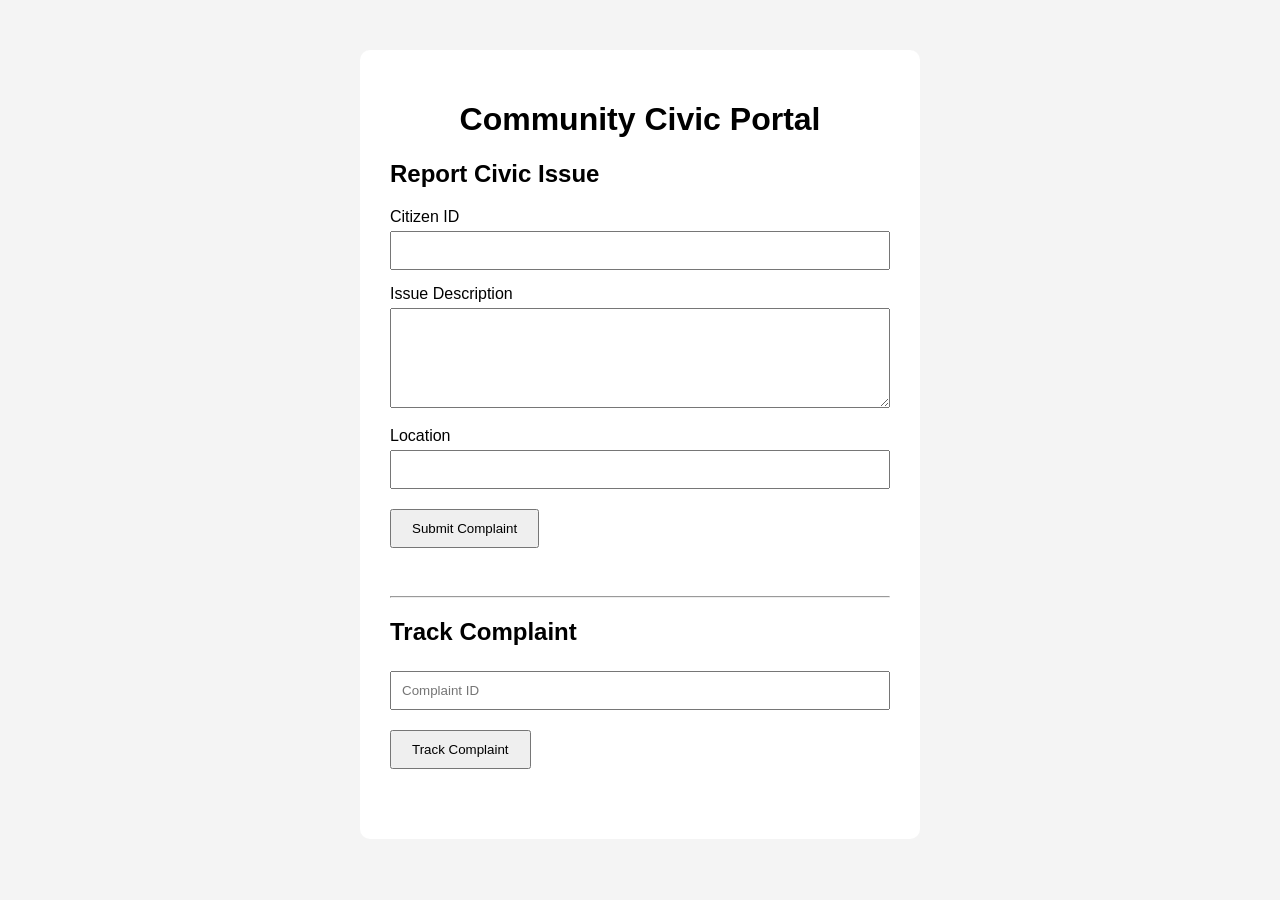
==== complaint-service/frontend/index.html @ 8d67ebdd "Add complaint service" ====
<!DOCTYPE html>
<html>

<head>
    <title>Complaint Service</title>
    <link rel="stylesheet" href="style.css">
</head>

<body>

    <div class="container">

        <h1>Community Civic Portal</h1>

        <h2>Report Civic Issue</h2>

        <form id="complaintForm">

            <label>Citizen ID</label>
            <input type="number" id="citizenId" required>

            <label>Issue Description</label>
            <textarea id="description" required></textarea>

            <label>Location</label>
            <input type="text" id="location" required>

            <button type="submit">Submit Complaint</button>

        </form>

        <div id="result"></div>

        <hr>

        <h2>Track Complaint</h2>

        <input type="number" id="searchComplaintId" placeholder="Complaint ID">

        <button onclick="findComplaint()">Track Complaint</button>

        <div id="complaintDetails"></div>

    </div>

    <script src="script.js"></script>

</body>

</html>
---- complaint-service/frontend/style.css ----
body {
    font-family: Arial, sans-serif;
    background: #f4f4f4;
}

.container {
    width: 500px;
    margin: 50px auto;
    background: white;
    padding: 30px;
    border-radius: 10px;
}

h1 {
    text-align: center;
}

label {
    display: block;
    margin-top: 15px;
}

input, textarea {
    width: 100%;
    padding: 10px;
    margin-top: 5px;
    box-sizing: border-box;
}

textarea {
    height: 100px;
}

button {
    margin-top: 20px;
    padding: 10px 20px;
}

#result, #complaintDetails {
    margin-top: 20px;
    padding: 10px;
}
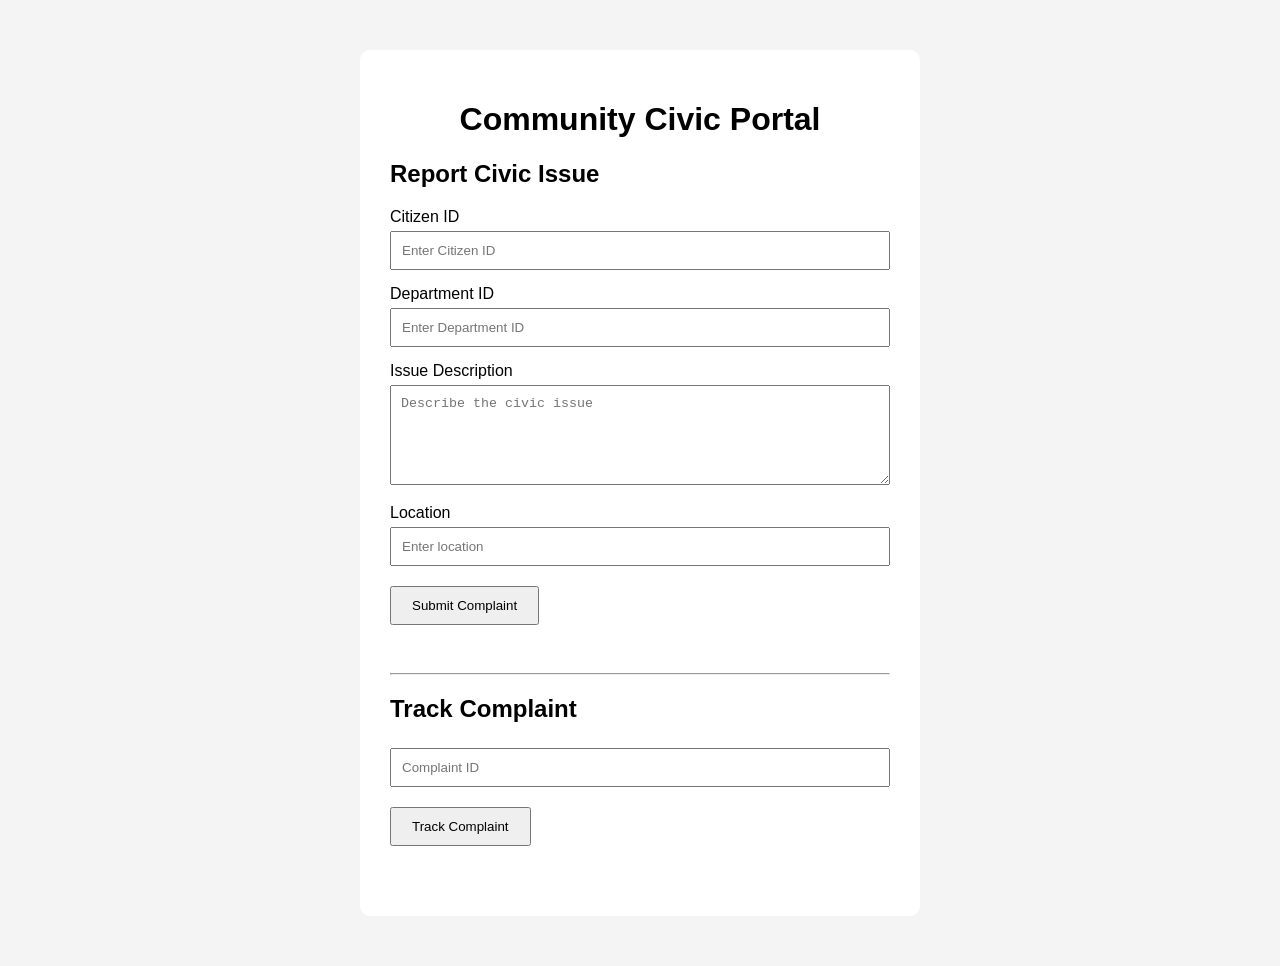
==== commit fcca04c4: "Update Complaint Service frontend for departments" ====
--- a/complaint-service/frontend/index.html
+++ b/complaint-service/frontend/index.html
@@ -17,13 +17,35 @@
         <form id="complaintForm">
 
             <label>Citizen ID</label>
-            <input type="number" id="citizenId" required>
+            <input
+                type="number"
+                id="citizenId"
+                placeholder="Enter Citizen ID"
+                required
+            >
+
+            <label>Department ID</label>
+            <input
+                type="number"
+                id="departmentId"
+                placeholder="Enter Department ID"
+                required
+            >
 
             <label>Issue Description</label>
-            <textarea id="description" required></textarea>
+            <textarea
+                id="description"
+                placeholder="Describe the civic issue"
+                required
+            ></textarea>
 
             <label>Location</label>
-            <input type="text" id="location" required>
+            <input
+                type="text"
+                id="location"
+                placeholder="Enter location"
+                required
+            >
 
             <button type="submit">Submit Complaint</button>
 
@@ -35,9 +57,15 @@
 
         <h2>Track Complaint</h2>
 
-        <input type="number" id="searchComplaintId" placeholder="Complaint ID">
+        <input
+            type="number"
+            id="searchComplaintId"
+            placeholder="Complaint ID"
+        >
 
-        <button onclick="findComplaint()">Track Complaint</button>
+        <button onclick="findComplaint()">
+            Track Complaint
+        </button>
 
         <div id="complaintDetails"></div>
 
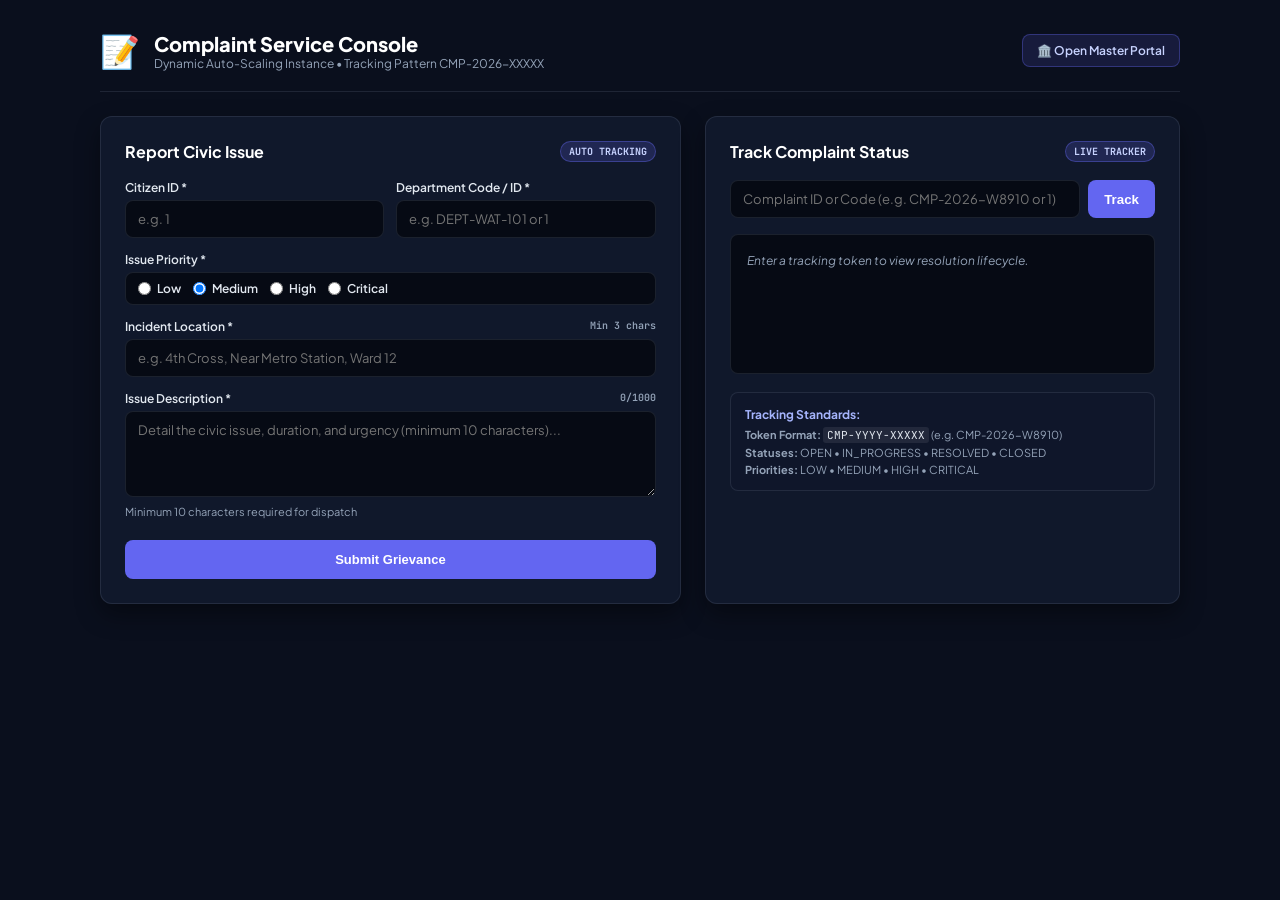
==== commit d8523fbd: "feat: add strict pattern matching, Citizen/Dept ID architectures, and production-grade portal UI" ====
--- a/complaint-service/frontend/index.html
+++ b/complaint-service/frontend/index.html
@@ -1,78 +1,102 @@
 <!DOCTYPE html>
-<html>
-
+<html lang="en">
 <head>
-    <title>Complaint Service</title>
+    <meta charset="UTF-8">
+    <meta name="viewport" content="width=device-width, initial-scale=1.0">
+    <title>Complaint Service | Municipal Grievance Center</title>
+    <link rel="preconnect" href="https://fonts.googleapis.com">
+    <link rel="preconnect" href="https://fonts.gstatic.com" crossorigin>
+    <link href="https://fonts.googleapis.com/css2?family=JetBrains+Mono:wght@400;600;700&family=Plus+Jakarta+Sans:wght@400;500;600;700;800&display=swap" rel="stylesheet">
     <link rel="stylesheet" href="style.css">
 </head>
+<body>
+    <div class="container">
+        <header class="service-header">
+            <div class="brand">
+                <span class="emblem">📝</span>
+                <div>
+                    <h1>Complaint Service Console</h1>
+                    <p class="subtitle">Dynamic Auto-Scaling Instance &bull; Tracking Pattern CMP-2026-XXXXX</p>
+                </div>
+            </div>
+            <a href="http://127.0.0.1:5000/portal#complaints" class="portal-link-btn">🏛️ Open Master Portal</a>
+        </header>
 
-<body>
+        <div class="grid-layout">
+            <!-- Submit Complaint -->
+            <section class="card">
+                <div class="card-title-row">
+                    <h2>Report Civic Issue</h2>
+                    <span class="badge">AUTO TRACKING</span>
+                </div>
 
-    <div class="container">
+                <form id="complaintForm" onsubmit="handleSubmit(event)" novalidate>
+                    <div class="form-row">
+                        <div class="form-group">
+                            <label>Citizen ID *</label>
+                            <input type="number" id="citizenId" placeholder="e.g. 1" required>
+                        </div>
+                        <div class="form-group">
+                            <label>Department Code / ID *</label>
+                            <input type="text" id="departmentId" placeholder="e.g. DEPT-WAT-101 or 1" required>
+                        </div>
+                    </div>
 
-        <h1>Community Civic Portal</h1>
+                    <div class="form-group">
+                        <label>Issue Priority *</label>
+                        <div class="priority-group">
+                            <label><input type="radio" name="priority" value="LOW"> Low</label>
+                            <label><input type="radio" name="priority" value="MEDIUM" checked> Medium</label>
+                            <label><input type="radio" name="priority" value="HIGH"> High</label>
+                            <label><input type="radio" name="priority" value="CRITICAL"> Critical</label>
+                        </div>
+                    </div>
 
-        <h2>Report Civic Issue</h2>
+                    <div class="form-group">
+                        <label>Incident Location * <span class="pattern-info">Min 3 chars</span></label>
+                        <input type="text" id="location" placeholder="e.g. 4th Cross, Near Metro Station, Ward 12" required>
+                    </div>
 
-        <form id="complaintForm">
+                    <div class="form-group">
+                        <label>Issue Description * <span class="pattern-info" id="descCounter">0/1000</span></label>
+                        <textarea id="description" rows="4" placeholder="Detail the civic issue, duration, and urgency (minimum 10 characters)..." required oninput="document.getElementById('descCounter').innerText = this.value.length + '/1000'"></textarea>
+                        <div class="hint">Minimum 10 characters required for dispatch</div>
+                    </div>
 
-            <label>Citizen ID</label>
-            <input
-                type="number"
-                id="citizenId"
-                placeholder="Enter Citizen ID"
-                required
-            >
+                    <button type="submit" class="submit-btn" id="btnSubmit">Submit Grievance</button>
+                </form>
 
-            <label>Department ID</label>
-            <input
-                type="number"
-                id="departmentId"
-                placeholder="Enter Department ID"
-                required
-            >
+                <div id="result" class="result-box" style="display:none;"></div>
+            </section>
 
-            <label>Issue Description</label>
-            <textarea
-                id="description"
-                placeholder="Describe the civic issue"
-                required
-            ></textarea>
+            <!-- Track Complaint -->
+            <section class="card">
+                <div class="card-title-row">
+                    <h2>Track Complaint Status</h2>
+                    <span class="badge">LIVE TRACKER</span>
+                </div>
 
-            <label>Location</label>
-            <input
-                type="text"
-                id="location"
-                placeholder="Enter location"
-                required
-            >
+                <div class="search-box">
+                    <input type="text" id="searchComplaintId" placeholder="Complaint ID or Code (e.g. CMP-2026-W8910 or 1)">
+                    <button type="button" class="btn-search" onclick="findComplaint()">Track</button>
+                </div>
 
-            <button type="submit">Submit Complaint</button>
+                <div id="complaintDetails" class="details-box">
+                    <p class="placeholder-text">Enter a tracking token to view resolution lifecycle.</p>
+                </div>
 
-        </form>
-
-        <div id="result"></div>
-
-        <hr>
-
-        <h2>Track Complaint</h2>
-
-        <input
-            type="number"
-            id="searchComplaintId"
-            placeholder="Complaint ID"
-        >
-
-        <button onclick="findComplaint()">
-            Track Complaint
-        </button>
-
-        <div id="complaintDetails"></div>
-
+                <div class="pattern-legend">
+                    <h3>Tracking Standards:</h3>
+                    <ul>
+                        <li><strong>Token Format:</strong> <code>CMP-YYYY-XXXXX</code> (e.g. CMP-2026-W8910)</li>
+                        <li><strong>Statuses:</strong> OPEN &bull; IN_PROGRESS &bull; RESOLVED &bull; CLOSED</li>
+                        <li><strong>Priorities:</strong> LOW &bull; MEDIUM &bull; HIGH &bull; CRITICAL</li>
+                    </ul>
+                </div>
+            </section>
+        </div>
     </div>
 
     <script src="script.js"></script>
-
 </body>
-
 </html>
--- a/complaint-service/frontend/style.css
+++ b/complaint-service/frontend/style.css
@@ -1,42 +1,187 @@
-body {
-    font-family: Arial, sans-serif;
-    background: #f4f4f4;
+:root {
+    --bg-base: #0a0f1d;
+    --bg-card: rgba(18, 27, 46, 0.85);
+    --border: rgba(148, 163, 184, 0.15);
+    --text-main: #f8fafc;
+    --text-muted: #94a3b8;
+    --primary: #6366f1;
+    --emerald: #10b981;
+    --rose: #f43f5e;
+    --font-sans: 'Plus Jakarta Sans', sans-serif;
+    --font-mono: 'JetBrains Mono', monospace;
 }
 
-.container {
-    width: 500px;
-    margin: 50px auto;
-    background: white;
-    padding: 30px;
-    border-radius: 10px;
+* { box-sizing: border-box; margin: 0; padding: 0; }
+body {
+    background: var(--bg-base);
+    color: var(--text-main);
+    font-family: var(--font-sans);
+    padding: 30px 20px;
+    min-height: 100vh;
 }
 
-h1 {
-    text-align: center;
+.container { max-width: 1080px; margin: 0 auto; }
+
+.service-header {
+    display: flex;
+    justify-content: space-between;
+    align-items: center;
+    padding-bottom: 20px;
+    margin-bottom: 24px;
+    border-bottom: 1px solid var(--border);
 }
 
+.brand { display: flex; align-items: center; gap: 14px; }
+.emblem { font-size: 32px; }
+.brand h1 { font-size: 20px; font-weight: 800; color: #ffffff; }
+.subtitle { font-size: 12px; color: var(--text-muted); }
+
+.portal-link-btn {
+    padding: 8px 14px;
+    border-radius: 8px;
+    background: rgba(99, 102, 241, 0.15);
+    border: 1px solid rgba(99, 102, 241, 0.35);
+    color: #c7d2fe;
+    text-decoration: none;
+    font-size: 12px;
+    font-weight: 600;
+}
+.portal-link-btn:hover { background: var(--primary); color: #fff; }
+
+.grid-layout { display: grid; grid-template-columns: 1.1fr 0.9fr; gap: 24px; }
+
+.card {
+    background: var(--bg-card);
+    border: 1px solid var(--border);
+    border-radius: 12px;
+    padding: 24px;
+    box-shadow: 0 10px 25px rgba(0, 0, 0, 0.4);
+}
+
+.card-title-row {
+    display: flex;
+    justify-content: space-between;
+    align-items: center;
+    margin-bottom: 18px;
+}
+.card-title-row h2 { font-size: 16px; font-weight: 700; color: #ffffff; }
+
+.badge {
+    font-family: var(--font-mono);
+    font-size: 10px;
+    font-weight: 700;
+    padding: 3px 8px;
+    border-radius: 999px;
+    background: rgba(99, 102, 241, 0.2);
+    color: #c7d2fe;
+    border: 1px solid rgba(99, 102, 241, 0.4);
+}
+
+.form-group { margin-bottom: 14px; }
+.form-row { display: grid; grid-template-columns: 1fr 1fr; gap: 12px; }
+
 label {
-    display: block;
-    margin-top: 15px;
+    display: flex;
+    justify-content: space-between;
+    font-size: 12px;
+    font-weight: 600;
+    color: #e2e8f0;
+    margin-bottom: 5px;
 }
+.pattern-info { font-family: var(--font-mono); font-size: 10px; color: var(--text-muted); }
 
 input, textarea {
     width: 100%;
-    padding: 10px;
-    margin-top: 5px;
-    box-sizing: border-box;
+    padding: 10px 12px;
+    border-radius: 8px;
+    background: #060a14;
+    border: 1px solid var(--border);
+    color: #ffffff;
+    font-family: var(--font-sans);
+    font-size: 13px;
+    outline: none;
+    transition: all 0.2s;
+}
+input:focus, textarea:focus { border-color: var(--primary); box-shadow: 0 0 0 3px rgba(99, 102, 241, 0.25); }
+
+.priority-group {
+    display: flex;
+    gap: 12px;
+    background: #060a14;
+    padding: 8px 12px;
+    border-radius: 8px;
+    border: 1px solid var(--border);
+}
+.priority-group label {
+    display: flex;
+    align-items: center;
+    gap: 6px;
+    font-size: 12px;
+    cursor: pointer;
+    margin: 0;
 }
 
-textarea {
-    height: 100px;
+.hint { font-size: 11px; color: var(--text-muted); margin-top: 4px; }
+
+.submit-btn {
+    width: 100%;
+    padding: 12px;
+    border-radius: 8px;
+    background: var(--primary);
+    border: none;
+    color: #fff;
+    font-size: 13px;
+    font-weight: 700;
+    cursor: pointer;
+    transition: all 0.2s;
+    margin-top: 8px;
+}
+.submit-btn:hover { background: #4f46e5; }
+
+.search-box { display: flex; gap: 8px; margin-bottom: 16px; }
+.btn-search {
+    padding: 10px 16px;
+    border-radius: 8px;
+    background: var(--primary);
+    border: none;
+    color: #fff;
+    font-weight: 600;
+    cursor: pointer;
 }
 
-button {
-    margin-top: 20px;
-    padding: 10px 20px;
+.details-box {
+    background: #060a14;
+    border: 1px solid var(--border);
+    border-radius: 8px;
+    padding: 16px;
+    min-height: 140px;
+    font-size: 12px;
+    line-height: 1.6;
+    margin-bottom: 18px;
 }
+.placeholder-text { color: var(--text-muted); font-style: italic; }
 
-#result, #complaintDetails {
-    margin-top: 20px;
-    padding: 10px;
+.pattern-legend {
+    background: rgba(15, 23, 42, 0.6);
+    border: 1px solid var(--border);
+    border-radius: 8px;
+    padding: 14px;
+    font-size: 11px;
+}
+.pattern-legend h3 { font-size: 12px; color: #a5b4fc; margin-bottom: 6px; }
+.pattern-legend ul { list-style: none; display: flex; flex-direction: column; gap: 4px; color: var(--text-muted); }
+.pattern-legend code { font-family: var(--font-mono); color: #e2e8f0; background: rgba(255, 255, 255, 0.08); padding: 1px 4px; border-radius: 3px; }
+
+.result-box {
+    margin-top: 14px;
+    padding: 12px;
+    border-radius: 8px;
+    font-size: 12px;
+    line-height: 1.5;
+}
+.result-box.success { background: rgba(16, 185, 129, 0.15); border: 1px solid rgba(16, 185, 129, 0.3); color: #6ee7b7; }
+.result-box.error { background: rgba(244, 63, 94, 0.15); border: 1px solid rgba(244, 63, 94, 0.3); color: #fda4af; }
+
+@media (max-width: 800px) {
+    .grid-layout { grid-template-columns: 1fr; }
 }
